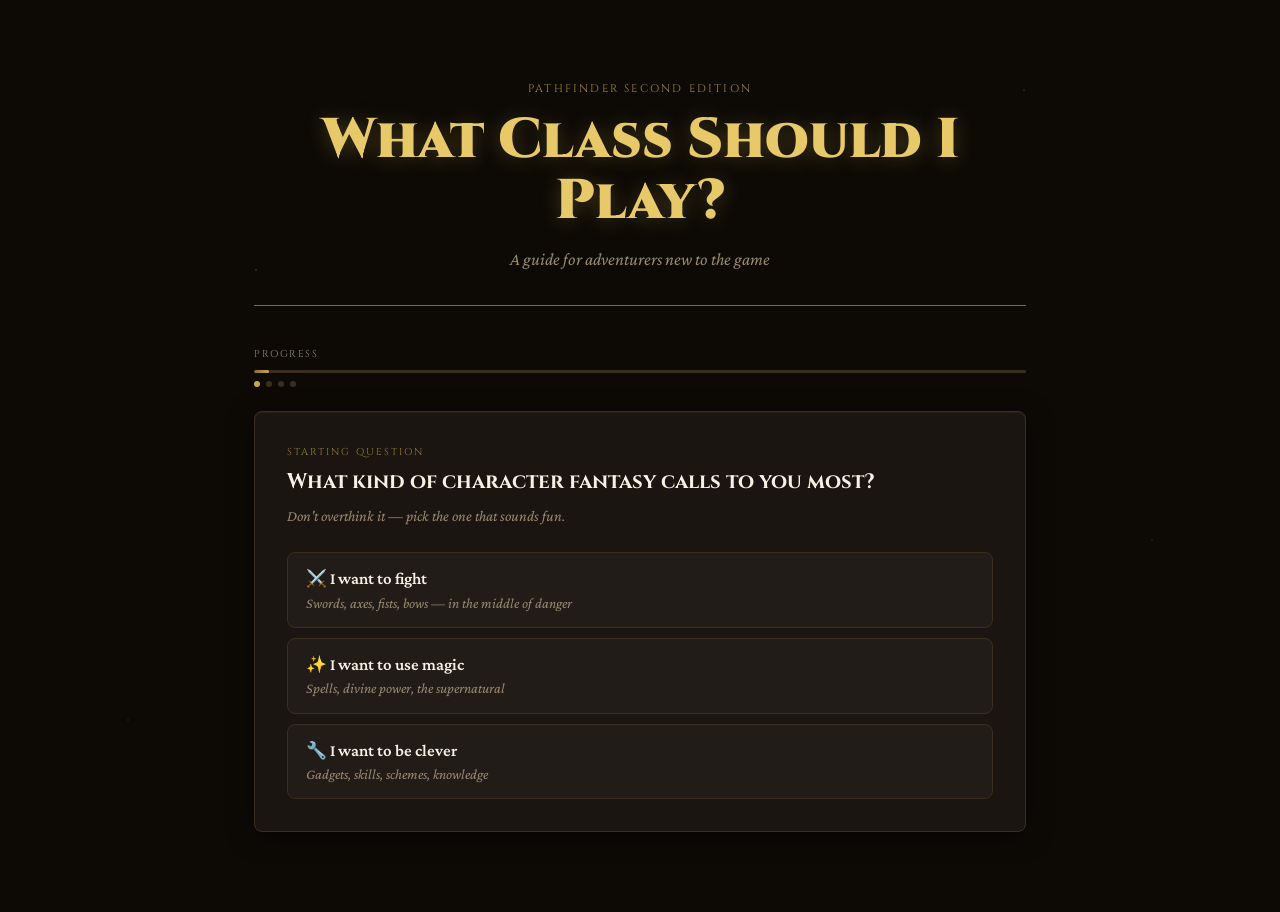
==== index.html @ c160403d "Add files via upload" ====
<!DOCTYPE html>
<html lang="en">
<head>
  <meta charset="UTF-8">
  <meta name="viewport" content="width=device-width, initial-scale=1.0">
  <title>PF2E — What Class Should I Play?</title>
  <link rel="preconnect" href="https://fonts.googleapis.com">
  <link rel="preconnect" href="https://fonts.gstatic.com" crossorigin>
  <link href="https://fonts.googleapis.com/css2?family=Cinzel:wght@400;700;900&family=Crimson+Pro:ital,wght@0,300;0,400;0,600;1,300;1,400&display=swap" rel="stylesheet">
  <link rel="stylesheet" href="shared.css">
</head>
<body>
<div class="container">

  <header class="site-header">
    <div class="eyebrow">Pathfinder Second Edition</div>
    <h1>What Class Should I Play?</h1>
    <p class="subtitle">A guide for adventurers new to the game</p>
  </header>

  <div id="app"></div>

</div>
<script>

// ============================================================
//  DECISION TREE
//  Each node has: label, q, sub?, choices[]
//  Each choice has: text, sub?, next (node id OR class id)
// ============================================================

const TREE_ROOT = {
  id: "root",
  label: "Starting question",
  q: "What kind of character fantasy calls to you most?",
  sub: "Don't overthink it — pick the one that sounds fun.",
  choices: [
    { text: "⚔️  I want to fight",     sub: "Swords, axes, fists, bows — in the middle of danger", next: "martial_q1" },
    { text: "✨  I want to use magic",  sub: "Spells, divine power, the supernatural",               next: "magic_q1" },
    { text: "🔧  I want to be clever",  sub: "Gadgets, skills, schemes, knowledge",                  next: "tooly_q1" }
  ]
};

const NODES = {
  martial_q1: {
    label: "Combat role",
    q: "How do you feel about being the one who takes the hits?",
    choices: [
      { text: "🛡️  Yes — front and center, soaking damage", sub: "Big HP pool, in everyone's face", next: "martial_front" },
      { text: "💨  No — dodge around the edges",            sub: "Agile, mobile, precise",           next: "martial_skirmish" }
    ]
  },
  martial_front: {
    label: "Frontliner priority",
    q: "What matters most to you in a fight?",
    choices: [
      { text: "🛡️  Protecting my friends — I want enemies focused on me",   next: "guardian" },
      { text: "💥  Hitting hard and being nearly unkillable",                next: "martial_front_offense" },
      { text: "🥋  Discipline and technique — a real fighting style",        next: "martial_front_style" }
    ]
  },
  martial_front_offense: {
    label: "Power source",
    q: "Does your power come from rage or precision training?",
    choices: [
      { text: "🔥  Rage and instinct — force of nature",             next: "barbarian" },
      { text: "⚔️  Training and excellence — the best fighter alive", next: "fighter" }
    ]
  },
  martial_front_style: {
    label: "Fighting style",
    q: "Unarmed and spiritual, or armored and on a divine mission?",
    choices: [
      { text: "👊  Unarmed — fists, kicks, ki energy",          next: "monk" },
      { text: "🌟  Armored holy warrior serving a god",         next: "champion" }
    ]
  },
  martial_skirmish: {
    label: "Skirmisher style",
    q: "Cinematic action hero or precise hunter?",
    choices: [
      { text: "🤺  Action hero — dramatic moves, swagger, style", next: "martial_skirmish_flair" },
      { text: "🏹  Precise hunter — patient, methodical",         next: "martial_skirmish_hunter" }
    ]
  },
  martial_skirmish_flair: {
    label: "Flavor of flair",
    q: "Where does your flair come from?",
    choices: [
      { text: "🤺  Dashing dueling, acrobatics, theatrical kills", next: "swashbuckler" },
      { text: "🔫  Guns, powder, and a cool coat",                next: "gunslinger" }
    ]
  },
  martial_skirmish_hunter: {
    label: "Animal companion",
    q: "Is a loyal animal companion important to you?",
    choices: [
      { text: "🐺  Yes — a companion at my side", next: "ranger" },
      { text: "🗡️  No — I work better alone",     next: "rogue" }
    ]
  },

  magic_q1: {
    label: "Magic source",
    q: "Where does your magic come from?",
    choices: [
      { text: "✨  Faith — I serve a god or the forces of nature", sub: "Divine or primal power",          next: "magic_divine" },
      { text: "📖  Study — I researched and earned this power",    sub: "Arcane, bookish, prepared",       next: "magic_arcane" },
      { text: "🩸  Blood or bargain — born to it or made a deal",  sub: "Innate, inherited, or pact",      next: "magic_innate" },
      { text: "👁️  Something stranger",                           sub: "The mind, spirits, the occult",   next: "magic_occult" }
    ]
  },
  magic_divine: {
    label: "Divine role",
    q: "Front lines or supporting from the back?",
    choices: [
      { text: "⚔️  Front line — in melee, protected by faith", next: "magic_divine_front" },
      { text: "✨  Back line — heal, command, call down power", next: "magic_divine_back" }
    ]
  },
  magic_divine_front: {
    label: "Divine front style",
    q: "Divine champion of a specific deity, or nature's shapeshifter?",
    choices: [
      { text: "🌟  Holy warrior who protects allies and serves a deity", next: "champion" },
      { text: "🌿  I wild shape into animals and call on nature's power", next: "druid" }
    ]
  },
  magic_divine_back: {
    label: "Dramatic stakes",
    q: "How do you feel about your power having a dramatic cost?",
    choices: [
      { text: "✨  Clean reliable divine power — best healer in the game", next: "cleric" },
      { text: "🌀  Drama — a curse that grows with my power",              next: "oracle" },
      { text: "👻  Flexibility — different spirits that reshape my abilities each day", next: "animist" }
    ]
  },
  magic_arcane: {
    label: "Arcane style",
    q: "How do you want to use your arcane power?",
    choices: [
      { text: "📖  From a spellbook — maximum variety and flexibility", next: "wizard" },
      { text: "⚡  Through a weapon — cast spells through my blade",    next: "magus" }
    ]
  },
  magic_innate: {
    label: "Power origin",
    q: "What is the source of your innate power?",
    choices: [
      { text: "🐉  My bloodline — dragon, angel, or fey heritage",                      next: "sorcerer" },
      { text: "🧙  A mysterious Patron channeling magic through a familiar",             next: "witch" },
      { text: "🔥  A spark of divinity — I'm literally becoming a demigod",             next: "exemplar" }
    ]
  },
  magic_occult: {
    label: "Occult style",
    q: "How do you engage with the occult?",
    choices: [
      { text: "🎵  Music and performance — inspire allies and bend minds",              next: "bard" },
      { text: "🧠  Pure mental force — telekinesis and psychic power",                  next: "psychic" },
      { text: "👻  Spirit bonds — channel the spirits of the world",                    next: "animist" },
      { text: "🌊  Elemental power — fire, water, earth, air from within",              next: "kineticist" }
    ]
  },

  tooly_q1: {
    label: "Crafting vs. cunning",
    q: "Is crafting and building important to you?",
    choices: [
      { text: "⚗️  Yes — I love making things and using items I create",  next: "tooly_craft" },
      { text: "🔍  No — outwit enemies through observation and cunning",   next: "tooly_skill" }
    ]
  },
  tooly_craft: {
    label: "Craft flavor",
    q: "Chemistry or machinery?",
    choices: [
      { text: "⚗️  Chemistry — bombs, elixirs, mutagens, poisons",          next: "alchemist" },
      { text: "🔧  Machines — build a robot companion or innovative weapon", next: "inventor" }
    ]
  },
  tooly_skill: {
    label: "Tactical identity",
    q: "What's your role when things get complicated?",
    choices: [
      { text: "🔮  I exploit my enemies' weaknesses directly",           next: "tooly_skill_exploit" },
      { text: "📯  I orchestrate my team — I make everyone else better", next: "commander" },
      { text: "🗡️  I avoid direct conflict — stealth, guile, cunning",  next: "rogue" }
    ]
  },
  tooly_skill_exploit: {
    label: "Exploitation method",
    q: "Occult knowledge or detective logic?",
    choices: [
      { text: "🔮  Occult — magical implements that bypass monster resistances", next: "thaumaturge" },
      { text: "🔍  Logic — analyze weak points tactically before striking",      next: "investigator" }
    ]
  }
};

// All valid class IDs — used to distinguish result nodes from tree nodes
const CLASS_IDS = new Set([
  "alchemist","animist","barbarian","bard","champion","cleric",
  "commander","druid","exemplar","fighter","guardian","gunslinger",
  "inventor","investigator","kineticist","magus","monk","oracle",
  "psychic","ranger","rogue","sorcerer","summoner","swashbuckler",
  "thaumaturge","witch","wizard"
]);

// ============================================================
//  QUIZ STATE
// ============================================================

let history = [];   // [{from: nodeId, choiceIndex: n}]
let current  = "root";

function getNode(id) {
  return id === "root" ? TREE_ROOT : (NODES[id] ?? null);
}
function isClass(id) {
  return CLASS_IDS.has(id);
}

// ============================================================
//  PROGRESS UI
// ============================================================

function buildProgress() {
  const total = Math.max(history.length + 1, 4);
  const dots  = Array.from({ length: total }, (_, i) => {
    const cls = i < history.length ? "done" : i === history.length ? "active" : "";
    return `<div class="progress-dot ${cls}"></div>`;
  }).join("");
  const pct = history.length === 0 ? 2 : Math.round((history.length / (history.length + 2)) * 100);
  return `
    <div class="progress-wrap">
      <div class="progress-label">Progress</div>
      <div class="progress-track"><div class="progress-fill" style="width:${pct}%"></div></div>
      <div class="progress-dots">${dots}</div>
    </div>`;
}

function buildNavRow() {
  const back = history.length > 0
    ? `<button class="back-btn" onclick="goBack()">← Back</button>` : "";
  const crumbs = history.map(h => {
    const n = getNode(h.from);
    return n ? `<span>${n.label || h.from}</span>` : "";
  }).filter(Boolean).join('<span class="breadcrumb-sep">›</span>');
  const bc = crumbs ? `<div class="breadcrumbs">${crumbs}</div>` : "";
  return (back || bc) ? `<div class="nav-row">${back}${bc}</div>` : "";
}

// ============================================================
//  QUESTION RENDERING
// ============================================================

function renderQuestion() {
  const node    = getNode(current);
  const choices = node.choices.map((c, i) => `
    <button class="choice-btn" onclick="choose(${i})">
      <span class="choice-title">${c.text}</span>
      ${c.sub ? `<span class="choice-sub">${c.sub}</span>` : ""}
    </button>`).join("");

  document.getElementById("app").innerHTML =
    buildProgress() + buildNavRow() + `
    <div class="q-card">
      ${node.label ? `<div class="q-eyebrow">${node.label}</div>` : ""}
      <div class="q-text">${node.q}</div>
      ${node.sub   ? `<div class="q-sub">${node.sub}</div>` : ""}
      <div class="choices">${choices}</div>
    </div>`;
}

// ============================================================
//  RESULT RENDERING
//  Fetches classes/{id}.json, then builds the card.
// ============================================================

function renderLoading() {
  document.getElementById("app").innerHTML =
    buildProgress() + buildNavRow() + `
    <div class="loading-card">
      <div class="loading-spinner"></div>
      <div class="loading-text">Consulting the Archives of Nethys…</div>
    </div>`;
}

function renderError(id) {
  document.getElementById("app").innerHTML =
    buildProgress() + buildNavRow() + `
    <div class="error-card">
      <p>Could not load data for <strong>${id}</strong>.</p>
      <p>Make sure <code>classes/${id}.json</code> exists in the same folder as this page.</p>
      <button class="btn btn-gold" onclick="restart()" style="margin-top:1rem">↩ Start Over</button>
    </div>`;
}

async function renderResult(id) {
  renderLoading();
  let r;
  try {
    const res = await fetch(`classes/${id}.json`);
    if (!res.ok) throw new Error(res.status);
    r = await res.json();
  } catch {
    renderError(id);
    return;
  }
  buildResultCard(r);
}

// ============================================================
//  RESULT CARD BUILDER
//  Reads a standardised class JSON and produces the card HTML.
// ============================================================

function buildResultCard(r) {
  const tags = (r.tags ?? []).map(t => {
    const labels = {
      magic:"Magic", martial:"Martial", support:"Support role",
      heal:"Can heal", companion:"Has companion",
      hard:"Complex to learn", easy:"Beginner-friendly"
    };
    return `<span class="tag tag-${t}">${labels[t] ?? t}</span>`;
  }).join("");

  // NPC / companion block — omitted entirely if r.npc is null/missing
  const npcBlock = r.npc ? `
    <div class="info-box npc-box">
      <div class="box-header">
        <span class="box-icon">🐾</span>
        <span class="box-title box-title-green">Companion / Mount / NPC</span>
      </div>
      <div class="info-text npc"><strong>${r.npc.type}:</strong> ${r.npc.desc}</div>
    </div>` : "";

  const infoGrid = `
    <div class="info-grid${r.npc ? "" : " no-npc"}">
      <div class="info-box">
        <div class="box-header">
          <span class="box-icon">📊</span>
          <span class="box-title">Key Stats</span>
        </div>
        <div class="stat-pills">
          <span class="stat-pill stat-primary">${r.stats.primary}</span>
          <span class="stat-pill stat-secondary">${r.stats.secondary}</span>
        </div>
        <div class="info-note">Gold = primary · Gray = secondary</div>
      </div>
      ${npcBlock}
    </div>`;

  const gearBlock = `
    <div class="gear-row">
      <div class="gear-box">
        <div class="box-header">
          <span class="box-icon">🗡️</span>
          <span class="box-title">Weapons &amp; Armor</span>
        </div>
        <div class="gear-cols">
          <div>
            <div class="gear-sublabel">Weapons</div>
            <div class="gear-text">${r.gear.weapons}</div>
          </div>
          <div>
            <div class="gear-sublabel">Armor</div>
            <div class="gear-text">${r.gear.armor}</div>
          </div>
        </div>
      </div>
    </div>`;

  const goodItems = (r.ancestry.good ?? []).map(a => `<li>${a}</li>`).join("");
  const badItems  = (r.ancestry.bad  ?? []).map(a => `<li>${a}</li>`).join("");
  const ancestryBlock = `
    <div class="ancestry-row">
      <div class="ancestry-box">
        <div class="box-header">
          <span class="box-icon">🧬</span>
          <span class="box-title box-title-blue">Ancestry Synergy</span>
        </div>
        <div class="ancestry-cols">
          <div>
            <div class="good-label">✅ Strong synergy</div>
            <ul class="ancestry-list">${goodItems}</ul>
          </div>
          <div>
            <div class="warn-label">⚠️ Less synergy</div>
            <ul class="ancestry-list">${badItems}</ul>
          </div>
        </div>
        <div class="ancestry-disc">${r.ancestry.disclaimer}</div>
      </div>
    </div>`;

  const c = r.character;
  const characterBlock = `
    <div class="character-card">
      <div class="character-name">${c.name}</div>
      <div class="character-meta">${c.meta}</div>
      <div class="section-text">${c.appearance}</div>
      <div class="character-quote">"${c.quote}"</div>
    </div>`;

  // Vignettes — each has: narrative, mechanic, example
  function buildVignette(cls, icon, label, v) {
    return `
      <div class="vignette vignette-${cls}">
        <div class="vignette-header">
          <span class="vignette-icon">${icon}</span>
          <span class="vignette-label">${label}</span>
        </div>
        <div class="vignette-text">
          <p>${v.narrative}</p>
          <div class="mech-note"><span class="mech-label">Mechanic</span>${v.mechanic}</div>
          <div class="dice-eg"><strong>Example:</strong> ${v.example}</div>
        </div>
      </div>`;
  }

  const alts = (r.alts ?? []).map(id =>
    `<button class="alt-chip" onclick="jumpTo('${id}')">${id.charAt(0).toUpperCase() + id.slice(1)}</button>`
  ).join("");

  document.getElementById("app").innerHTML =
    buildProgress() + buildNavRow() + `
    <div class="result-card">

      <div class="wiki-banner">
        <span class="wiki-banner-label">📚 Full rules &amp; details</span>
        <a href="${r.aon}" target="_blank" rel="noopener">View ${r.name} on Archives of Nethys ↗</a>
      </div>

      <div class="result-hero" style="background:linear-gradient(135deg,${r.color}88 0%,var(--card-bg) 80%)">
        <div class="result-icon-wrap" style="background:${r.color}">${r.icon}</div>
        <div>
          <div class="result-name">${r.name}</div>
          <div class="result-tagline">${r.tagline}</div>
          <div class="result-tags">${tags}</div>
        </div>
      </div>

      <div class="unique-box">
        <div class="box-header">
          <span class="box-icon">⭐</span>
          <span class="box-title">What makes this class unique?</span>
        </div>
        <div class="unique-text">${r.unique}</div>
      </div>

      ${infoGrid}
      ${gearBlock}
      ${ancestryBlock}

      <div class="result-body">

        <div class="section">
          <div class="section-header">
            <span class="section-icon">📜</span>
            <span class="section-title">What is this class?</span>
          </div>
          <div class="section-text">${r.summary}</div>
        </div>

        <div class="section">
          <div class="section-header">
            <span class="section-icon">🎭</span>
            <span class="section-title">Example Character</span>
          </div>
          ${characterBlock}
        </div>

        <div class="vignettes">
          ${buildVignette("combat", "⚔️", "In Combat",             r.vignettes.combat)}
          ${buildVignette("social", "🗣️", "In Social Situations",  r.vignettes.social)}
          ${buildVignette("puzzle", "🧩", "In Puzzles & Exploration", r.vignettes.puzzle)}
        </div>

        ${alts ? `
        <div class="alts-section">
          <div class="alts-label">Similar classes you might also enjoy:</div>
          <div class="alts-chips">${alts}</div>
        </div>` : ""}

      </div>

      <div class="result-footer">
        <button class="btn btn-gold" onclick="restart()">↩ Start Over</button>
      </div>

    </div>`;
}

// ============================================================
//  NAVIGATION
// ============================================================

function render() {
  if (isClass(current)) {
    renderResult(current);
  } else {
    renderQuestion();
  }
}

function choose(i) {
  const node = getNode(current);
  history.push({ from: current, choiceIndex: i });
  current = node.choices[i].next;
  render();
}

function goBack() {
  if (!history.length) return;
  const last = history.pop();
  current = last.from;
  render();
}

function restart() {
  history = [];
  current = "root";
  render();
}

function jumpTo(id) {
  if (id && CLASS_IDS.has(id)) {
    current = id;
    render();
  }
}

// ============================================================
//  BOOT
// ============================================================
render();

</script>
</body>
</html>
---- shared.css ----
/* ============================================================
   PF2E CLASS PICKER — shared.css
   All visual styles. Referenced by index.html and any future
   pages in this project.
   ============================================================ */

/* ---------- Design tokens ---------- */
:root {
  --gold:        #c9a84c;
  --gold-light:  #e8c96a;
  --gold-dark:   #8a6c2a;
  --gold-faint:  rgba(201,168,76,.08);
  --gold-border: rgba(201,168,76,.25);

  --bg:          #0d0a06;
  --card-bg:     #1a1510;
  --card-border: #3a2e1e;

  --text:        #e8ddc8;
  --text-muted:  #9a8870;
  --text-bright: #f7f0e3;
  --ink:         #1e1710;

  --blue-bg:     rgba(26,43,74,.35);
  --blue-border: rgba(42,64,112,.45);
  --blue-text:   #80b8f0;
  --blue-bright: #b0d8ff;

  --green-bg:    rgba(26,58,32,.3);
  --green-border:rgba(26,80,40,.55);
  --green-text:  #80c890;

  --purple-bg:   rgba(42,26,74,.25);
  --purple-border:rgba(74,48,128,.4);
  --purple-text: #c090f0;

  --red-bg:      rgba(139,32,32,.12);
  --red-border:  rgba(139,32,32,.3);
  --red-text:    #f08060;

  --amber-bg:    rgba(100,70,10,.45);
  --amber-text:  #e0c060;
  --amber-border:#6a5010;

  --radius:  8px;
  --radius-sm: 4px;
  --shadow:  0 4px 24px rgba(0,0,0,.6);
  --shadow-sm: 0 2px 12px rgba(0,0,0,.4);
}

/* ---------- Reset & base ---------- */
*, *::before, *::after { box-sizing: border-box; margin: 0; padding: 0; }

body {
  background: var(--bg);
  color: var(--text);
  font-family: 'Crimson Pro', Georgia, serif;
  font-size: 17px;
  line-height: 1.6;
  min-height: 100vh;
}

/* Star-field texture */
body::before {
  content: '';
  position: fixed;
  inset: 0;
  background-image:
    radial-gradient(1px 1px at 20% 30%, rgba(255,240,200,.4) 0%, transparent 100%),
    radial-gradient(1px 1px at 80% 10%, rgba(255,240,200,.3) 0%, transparent 100%),
    radial-gradient(1px 1px at 60% 70%, rgba(255,240,200,.25) 0%, transparent 100%),
    radial-gradient(1px 1px at 10% 80%, rgba(255,240,200,.2) 0%, transparent 100%),
    radial-gradient(2px 2px at 40% 50%, rgba(255,240,200,.15) 0%, transparent 100%),
    radial-gradient(1px 1px at 90% 60%, rgba(255,240,200,.2) 0%, transparent 100%);
  pointer-events: none;
  z-index: 0;
}

/* ---------- Layout container ---------- */
.container {
  max-width: 820px;
  margin: 0 auto;
  padding: 2rem 1.5rem 5rem;
  position: relative;
  z-index: 1;
}

/* ---------- Site header ---------- */
.site-header {
  text-align: center;
  padding: 3rem 0 2rem;
  border-bottom: 1px solid var(--gold-dark);
  margin-bottom: 2.5rem;
}
.site-header .eyebrow {
  font-family: 'Cinzel', serif;
  font-size: 11px;
  letter-spacing: .2em;
  color: var(--gold);
  text-transform: uppercase;
  margin-bottom: .75rem;
  opacity: .8;
}
.site-header h1 {
  font-family: 'Cinzel', serif;
  font-size: clamp(2rem, 6vw, 3.5rem);
  font-weight: 900;
  color: var(--gold-light);
  line-height: 1.1;
  text-shadow: 0 2px 20px rgba(201,168,76,.3);
  margin-bottom: .75rem;
}
.site-header .subtitle {
  color: var(--text-muted);
  font-style: italic;
  font-size: 1.1rem;
}

/* ---------- Progress bar ---------- */
.progress-wrap { margin-bottom: 1.5rem; }
.progress-label {
  font-family: 'Cinzel', serif;
  font-size: 10px;
  letter-spacing: .15em;
  color: var(--text-muted);
  text-transform: uppercase;
  margin-bottom: .5rem;
}
.progress-track {
  height: 3px;
  background: var(--card-border);
  border-radius: 2px;
  overflow: hidden;
}
.progress-fill {
  height: 100%;
  background: linear-gradient(90deg, var(--gold-dark), var(--gold));
  border-radius: 2px;
  transition: width .4s ease;
}
.progress-dots { display: flex; gap: 6px; margin-top: 8px; }
.progress-dot {
  width: 6px; height: 6px;
  border-radius: 50%;
  background: var(--card-border);
  transition: background .3s;
}
.progress-dot.done   { background: var(--gold-dark); }
.progress-dot.active { background: var(--gold); }

/* ---------- Nav row (back + breadcrumbs) ---------- */
.nav-row {
  display: flex;
  align-items: center;
  gap: 1rem;
  margin-bottom: 1rem;
  flex-wrap: wrap;
}
.back-btn {
  background: none;
  border: none;
  color: var(--text-muted);
  cursor: pointer;
  font-family: 'Crimson Pro', Georgia, serif;
  font-size: .9rem;
  padding: 0;
  transition: color .15s;
  display: flex;
  align-items: center;
  gap: 4px;
}
.back-btn:hover { color: var(--gold); }
.breadcrumbs {
  font-size: .85rem;
  color: rgba(154,136,112,.5);
  display: flex;
  align-items: center;
  gap: 6px;
  flex-wrap: wrap;
}
.breadcrumb-sep { opacity: .4; }

/* ---------- Question card ---------- */
@keyframes fadeUp {
  from { opacity: 0; transform: translateY(10px); }
  to   { opacity: 1; transform: translateY(0); }
}

.q-card {
  background: var(--card-bg);
  border: 1px solid var(--card-border);
  border-radius: var(--radius);
  padding: 2rem;
  box-shadow: var(--shadow), inset 0 1px 0 var(--gold-faint);
  animation: fadeUp .3s ease;
}
.q-eyebrow {
  font-family: 'Cinzel', serif;
  font-size: 10px;
  letter-spacing: .2em;
  color: var(--gold);
  text-transform: uppercase;
  opacity: .7;
  margin-bottom: .5rem;
}
.q-text {
  font-family: 'Cinzel', serif;
  font-size: 1.3rem;
  font-weight: 700;
  color: var(--text-bright);
  line-height: 1.35;
  margin-bottom: .5rem;
}
.q-sub {
  color: var(--text-muted);
  font-size: .95rem;
  font-style: italic;
  margin-bottom: 1.5rem;
}

/* ---------- Choice buttons ---------- */
.choices { display: flex; flex-direction: column; gap: 10px; }
.choice-btn {
  background: rgba(255,255,255,.03);
  border: 1px solid var(--card-border);
  border-radius: var(--radius);
  padding: 14px 18px;
  text-align: left;
  cursor: pointer;
  color: var(--text);
  font-family: 'Crimson Pro', Georgia, serif;
  font-size: 1.05rem;
  line-height: 1.4;
  transition: border-color .15s, background .15s, transform .1s;
  position: relative;
  overflow: hidden;
}
.choice-btn::before {
  content: '';
  position: absolute;
  left: 0; top: 0; bottom: 0;
  width: 3px;
  background: var(--gold);
  transform: scaleX(0);
  transform-origin: left;
  transition: transform .15s;
}
.choice-btn:hover {
  border-color: var(--gold-dark);
  background: rgba(201,168,76,.06);
  transform: translateX(3px);
}
.choice-btn:hover::before { transform: scaleX(1); }
.choice-title {
  font-weight: 600;
  color: var(--text-bright);
  display: block;
}
.choice-sub {
  font-size: .9rem;
  color: var(--text-muted);
  font-style: italic;
  display: block;
  margin-top: 2px;
}

/* ---------- Loading state ---------- */
.loading-card {
  background: var(--card-bg);
  border: 1px solid var(--card-border);
  border-radius: var(--radius);
  padding: 3rem 2rem;
  text-align: center;
  box-shadow: var(--shadow);
  animation: fadeUp .3s ease;
}
.loading-spinner {
  width: 40px; height: 40px;
  border: 3px solid var(--card-border);
  border-top-color: var(--gold);
  border-radius: 50%;
  animation: spin .8s linear infinite;
  margin: 0 auto 1rem;
}
@keyframes spin { to { transform: rotate(360deg); } }
.loading-text {
  font-family: 'Cinzel', serif;
  font-size: .85rem;
  letter-spacing: .1em;
  text-transform: uppercase;
  color: var(--text-muted);
}
.error-card {
  background: var(--card-bg);
  border: 1px solid rgba(139,32,32,.4);
  border-radius: var(--radius);
  padding: 2rem;
  text-align: center;
  color: var(--red-text);
}
.error-card p { margin-bottom: .75rem; font-size: .95rem; }

/* ============================================================
   RESULT CARD
   ============================================================ */

.result-card {
  background: var(--card-bg);
  border: 1px solid var(--card-border);
  border-radius: var(--radius);
  overflow: hidden;
  box-shadow: var(--shadow);
  animation: fadeUp .4s ease;
}

/* --- Wiki banner (top of card) --- */
.wiki-banner {
  display: flex;
  align-items: center;
  justify-content: space-between;
  padding: .7rem 1.5rem;
  background: var(--blue-bg);
  border-bottom: 1px solid var(--blue-border);
  flex-wrap: wrap;
  gap: .5rem;
}
.wiki-banner-label {
  font-family: 'Cinzel', serif;
  font-size: .72rem;
  letter-spacing: .12em;
  text-transform: uppercase;
  color: var(--blue-text);
  opacity: .8;
}
.wiki-banner a {
  font-family: 'Cinzel', serif;
  font-size: .75rem;
  font-weight: 700;
  letter-spacing: .07em;
  text-transform: uppercase;
  padding: 6px 14px;
  border-radius: var(--radius-sm);
  text-decoration: none;
  background: rgba(26,43,74,.5);
  color: var(--blue-bright);
  border: 1px solid rgba(42,64,112,.55);
  transition: background .15s, border-color .15s, color .15s;
}
.wiki-banner a:hover {
  background: rgba(26,43,74,.8);
  border-color: #4a80c0;
  color: #d0eaff;
}

/* --- Hero section --- */
.result-hero {
  padding: 1.75rem 2rem 1.5rem;
  border-bottom: 1px solid var(--card-border);
  display: flex;
  gap: 1.25rem;
  align-items: flex-start;
}
.result-icon-wrap {
  font-size: 3rem;
  line-height: 1;
  flex-shrink: 0;
  width: 64px; height: 64px;
  display: flex;
  align-items: center;
  justify-content: center;
  border-radius: var(--radius);
  border: 1px solid var(--card-border);
}
.result-name {
  font-family: 'Cinzel', serif;
  font-size: 1.9rem;
  font-weight: 900;
  color: var(--gold-light);
  line-height: 1;
  margin-bottom: .3rem;
}
.result-tagline {
  color: var(--text-muted);
  font-style: italic;
  font-size: 1rem;
  margin-bottom: .6rem;
}
.result-tags { display: flex; flex-wrap: wrap; gap: 6px; }

/* Tag pills */
.tag {
  font-family: 'Cinzel', serif;
  font-size: 9px;
  letter-spacing: .12em;
  text-transform: uppercase;
  padding: 3px 9px;
  border-radius: 3px;
  border: 1px solid;
  font-weight: 700;
}
.tag-magic    { background: rgba(42,26,74,.8);  color: #b89cff; border-color: #4a3080; }
.tag-martial  { background: rgba(139,32,32,.3); color: #f0a080; border-color: #6a3020; }
.tag-support  { background: rgba(26,80,80,.5);  color: #80d8c8; border-color: #1a5050; }
.tag-heal     { background: rgba(26,58,32,.6);  color: #80c890; border-color: #1a5020; }
.tag-companion{ background: rgba(26,43,74,.6);  color: #80b8f0; border-color: #1a3060; }
.tag-hard     { background: var(--amber-bg);    color: var(--amber-text); border-color: var(--amber-border); }
.tag-easy     { background: rgba(40,35,25,.8);  color: #a09080; border-color: #4a4030; }

/* --- Unique box --- */
.unique-box {
  margin: 1.5rem 2rem 0;
  background: var(--gold-faint);
  border: 1px solid var(--gold-border);
  border-radius: var(--radius);
  padding: 1rem 1.25rem;
}
.box-header {
  display: flex;
  align-items: center;
  gap: .5rem;
  margin-bottom: .5rem;
}
.box-icon   { font-size: .95rem; }
.box-title  {
  font-family: 'Cinzel', serif;
  font-size: .75rem;
  font-weight: 700;
  letter-spacing: .15em;
  text-transform: uppercase;
  color: var(--gold);
}
.box-title-blue   { color: var(--blue-text); }
.box-title-green  { color: var(--green-text); }
.unique-text {
  font-size: .98rem;
  color: var(--text);
  line-height: 1.55;
  font-style: italic;
}

/* --- Info grid (stats + optional NPC) --- */
.info-grid {
  display: grid;
  grid-template-columns: 1fr 1fr;
  gap: 12px;
  margin: 1.25rem 2rem 0;
}
.info-grid.no-npc { grid-template-columns: 1fr; }

.info-box {
  background: rgba(255,255,255,.03);
  border: 1px solid var(--card-border);
  border-radius: var(--radius);
  padding: .9rem 1.1rem;
}
.info-box.npc-box {
  background: var(--green-bg);
  border-color: var(--green-border);
}
.stat-pills { display: flex; gap: 8px; flex-wrap: wrap; margin-bottom: .4rem; }
.stat-pill {
  font-family: 'Cinzel', serif;
  font-size: .8rem;
  font-weight: 700;
  padding: 4px 11px;
  border-radius: var(--radius-sm);
  border: 1px solid;
}
.stat-primary   { background: rgba(201,168,76,.18); color: var(--gold-light); border-color: var(--gold-dark); }
.stat-secondary { background: rgba(255,255,255,.05); color: var(--text-muted); border-color: var(--card-border); }
.info-text      { font-size: .92rem; color: var(--text); line-height: 1.5; }
.info-text.npc  { color: #a8d8b0; }
.info-note      { font-size: .82rem; color: var(--text-muted); font-style: italic; margin-top: .3rem; }

/* --- Gear row (full width) --- */
.gear-row { margin: 12px 2rem 0; }
.gear-box {
  background: rgba(255,255,255,.03);
  border: 1px solid var(--card-border);
  border-radius: var(--radius);
  padding: .9rem 1.25rem;
}
.gear-cols {
  display: grid;
  grid-template-columns: 1fr 1fr;
  gap: 1rem;
  margin-top: .5rem;
}
.gear-sublabel {
  font-family: 'Cinzel', serif;
  font-size: .72rem;
  font-weight: 700;
  letter-spacing: .1em;
  text-transform: uppercase;
  color: var(--text-muted);
  margin-bottom: .3rem;
}
.gear-text { font-size: .92rem; color: var(--text); line-height: 1.5; }

/* --- Ancestry box (full width) --- */
.ancestry-row { margin: 12px 2rem 0; }
.ancestry-box {
  background: rgba(26,26,42,.3);
  border: 1px solid rgba(42,42,80,.45);
  border-radius: var(--radius);
  padding: .9rem 1.25rem;
}
.ancestry-cols {
  display: grid;
  grid-template-columns: 1fr 1fr;
  gap: 1rem;
  margin-top: .5rem;
}
.good-label {
  font-family: 'Cinzel', serif;
  font-size: .72rem;
  font-weight: 700;
  letter-spacing: .1em;
  text-transform: uppercase;
  color: var(--green-text);
  margin-bottom: .35rem;
}
.warn-label {
  font-family: 'Cinzel', serif;
  font-size: .72rem;
  font-weight: 700;
  letter-spacing: .1em;
  text-transform: uppercase;
  color: #f0a060;
  margin-bottom: .35rem;
}
.ancestry-list {
  list-style: none;
  padding: 0;
  font-size: .9rem;
  color: var(--text);
  line-height: 1.6;
}
.ancestry-list li::before {
  content: '· ';
  color: var(--text-muted);
}
.ancestry-disc {
  font-size: .8rem;
  color: var(--text-muted);
  font-style: italic;
  margin-top: .6rem;
  padding-top: .5rem;
  border-top: 1px solid var(--card-border);
}

/* ============================================================
   RESULT BODY
   ============================================================ */

.result-body { padding: 0 2rem 2rem; }

.section { margin-top: 1.75rem; }
.section-header {
  display: flex;
  align-items: center;
  gap: .6rem;
  margin-bottom: .75rem;
  padding-bottom: .5rem;
  border-bottom: 1px solid rgba(201,168,76,.15);
}
.section-icon  { font-size: 1.1rem; }
.section-title {
  font-family: 'Cinzel', serif;
  font-size: .85rem;
  font-weight: 700;
  letter-spacing: .12em;
  text-transform: uppercase;
  color: var(--gold);
}
.section-text { color: var(--text); font-size: 1rem; line-height: 1.65; }

/* --- Example character card --- */
.character-card {
  background: rgba(255,255,255,.03);
  border: 1px solid rgba(201,168,76,.2);
  border-radius: var(--radius);
  padding: 1.25rem 1.5rem;
  margin-top: .75rem;
  position: relative;
  overflow: hidden;
}
.character-card::before {
  content: '';
  position: absolute;
  top: 0; left: 0; right: 0;
  height: 2px;
  background: linear-gradient(90deg, transparent, var(--gold-dark), transparent);
}
.character-name {
  font-family: 'Cinzel', serif;
  font-weight: 700;
  font-size: 1.05rem;
  color: var(--gold-light);
  margin-bottom: .15rem;
}
.character-meta {
  font-size: .85rem;
  color: var(--text-muted);
  font-style: italic;
  margin-bottom: .6rem;
}
.character-quote {
  font-style: italic;
  color: rgba(232,220,200,.7);
  font-size: .95rem;
  padding-left: 1rem;
  border-left: 2px solid var(--gold-dark);
  margin-top: .5rem;
}

/* --- Vignettes --- */
.vignettes {
  margin-top: 1.75rem;
  display: flex;
  flex-direction: column;
  gap: 16px;
}
.vignette {
  border-radius: var(--radius);
  padding: 1.25rem 1.5rem;
  border: 1px solid;
}
.vignette-combat  { background: var(--red-bg);    border-color: var(--red-border); }
.vignette-social  { background: var(--blue-bg);   border-color: var(--blue-border); }
.vignette-puzzle  { background: var(--purple-bg); border-color: var(--purple-border); }

.vignette-header {
  display: flex;
  align-items: center;
  gap: .5rem;
  margin-bottom: .8rem;
}
.vignette-icon  { font-size: 1.1rem; }
.vignette-label {
  font-family: 'Cinzel', serif;
  font-size: .8rem;
  font-weight: 700;
  letter-spacing: .1em;
  text-transform: uppercase;
}
.vignette-combat .vignette-label  { color: var(--red-text); }
.vignette-social .vignette-label  { color: var(--blue-text); }
.vignette-puzzle .vignette-label  { color: var(--purple-text); }

.vignette-text { font-size: .98rem; line-height: 1.65; color: var(--text); }
.vignette-text p { margin-bottom: .75rem; }
.vignette-text p:last-child { margin-bottom: 0; }

/* Mechanic callout box */
.mech-note {
  background: rgba(0,0,0,.28);
  border-left: 3px solid rgba(201,168,76,.4);
  padding: .6rem .9rem;
  border-radius: 0 var(--radius-sm) var(--radius-sm) 0;
  margin: .5rem 0;
  font-size: .91rem;
  color: var(--text-muted);
  line-height: 1.55;
}
.mech-label {
  color: var(--gold);
  font-family: 'Cinzel', serif;
  font-size: .75rem;
  letter-spacing: .08em;
  text-transform: uppercase;
  font-weight: 700;
  display: block;
  margin-bottom: .25rem;
}

/* Dice example box */
.dice-eg {
  background: rgba(0,0,0,.32);
  border: 1px solid rgba(201,168,76,.18);
  border-radius: var(--radius-sm);
  padding: .6rem .85rem;
  margin: .45rem 0;
  font-size: .88rem;
  font-family: 'Crimson Pro', Georgia, serif;
  color: #cec6b0;
  font-style: italic;
  line-height: 1.55;
}
.dice-eg strong { color: var(--gold-light); font-style: normal; }

/* --- Alt classes chips --- */
.alts-section {
  margin-top: 1.75rem;
  padding-top: 1.25rem;
  border-top: 1px solid var(--card-border);
}
.alts-label {
  font-size: .85rem;
  color: var(--text-muted);
  margin-bottom: .6rem;
  font-style: italic;
}
.alts-chips { display: flex; flex-wrap: wrap; gap: 8px; }
.alt-chip {
  background: rgba(255,255,255,.04);
  border: 1px solid var(--card-border);
  border-radius: var(--radius-sm);
  padding: 5px 12px;
  font-family: 'Cinzel', serif;
  font-size: .8rem;
  color: var(--text-muted);
  cursor: pointer;
  transition: color .15s, border-color .15s;
}
.alt-chip:hover { color: var(--gold); border-color: var(--gold-dark); }

/* --- Result footer --- */
.result-footer {
  padding: 1.25rem 2rem;
  border-top: 1px solid var(--card-border);
  display: flex;
  gap: 10px;
  flex-wrap: wrap;
  align-items: center;
}

/* ---------- Shared button styles ---------- */
.btn {
  font-family: 'Cinzel', serif;
  font-size: .8rem;
  font-weight: 700;
  letter-spacing: .08em;
  text-transform: uppercase;
  padding: 10px 20px;
  border-radius: var(--radius-sm);
  cursor: pointer;
  transition: background .15s, color .15s, border-color .15s;
  text-decoration: none;
  display: inline-flex;
  align-items: center;
  gap: 6px;
  border: 1px solid;
}
.btn-gold {
  background: var(--gold-dark);
  color: var(--text-bright);
  border-color: var(--gold);
}
.btn-gold:hover { background: var(--gold); color: var(--ink); }

.btn-ghost {
  background: transparent;
  color: var(--text-muted);
  border-color: var(--card-border);
}
.btn-ghost:hover { border-color: var(--gold-dark); color: var(--text); }

/* ============================================================
   RESPONSIVE
   ============================================================ */
@media (max-width: 580px) {
  .result-hero         { flex-direction: column; gap: .75rem; padding: 1.25rem; }
  .result-body         { padding: 0 1.25rem 1.5rem; }
  .result-footer       { padding: 1rem 1.25rem; }
  .wiki-banner         { padding: .6rem 1.25rem; }
  .unique-box          { margin: 1rem 1.25rem 0; }
  .info-grid           { margin: 1rem 1.25rem 0; grid-template-columns: 1fr; }
  .info-grid.no-npc    { grid-template-columns: 1fr; }
  .gear-row            { margin: 10px 1.25rem 0; }
  .ancestry-row        { margin: 10px 1.25rem 0; }
  .gear-cols           { grid-template-columns: 1fr; }
  .ancestry-cols       { grid-template-columns: 1fr; }
}
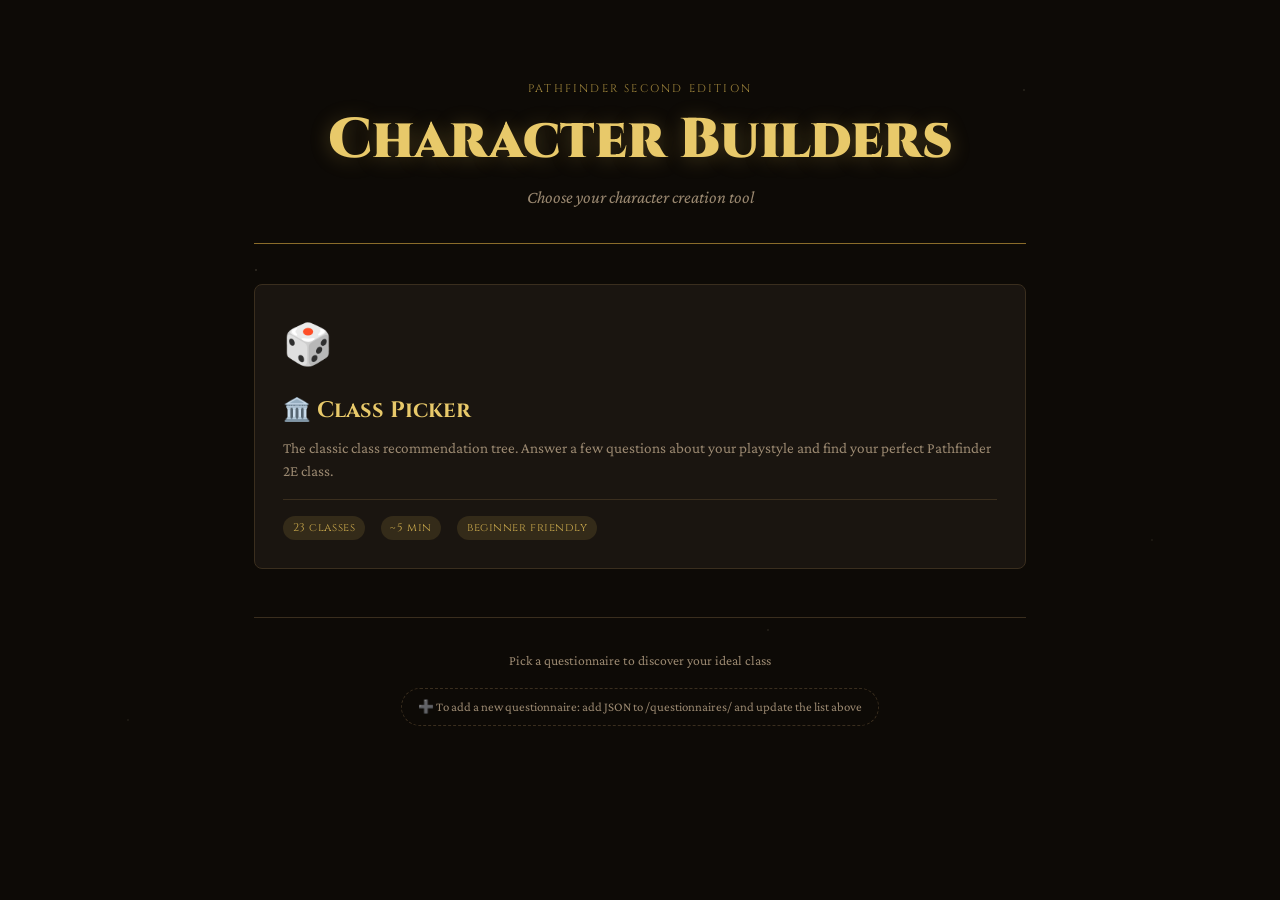
==== commit 18206ddf: "reorganized a lil" ====
--- a/index.html
+++ b/index.html
@@ -3,540 +3,175 @@
 <head>
   <meta charset="UTF-8">
   <meta name="viewport" content="width=device-width, initial-scale=1.0">
-  <title>PF2E — What Class Should I Play?</title>
+  <title>PF2E — Character Builders</title>
   <link rel="preconnect" href="https://fonts.googleapis.com">
   <link rel="preconnect" href="https://fonts.gstatic.com" crossorigin>
   <link href="https://fonts.googleapis.com/css2?family=Cinzel:wght@400;700;900&family=Crimson+Pro:ital,wght@0,300;0,400;0,600;1,300;1,400&display=swap" rel="stylesheet">
   <link rel="stylesheet" href="shared.css">
+  <style>
+    /* Additional homepage-specific styles */
+    .quiz-grid {
+      display: grid;
+      grid-template-columns: repeat(auto-fit, minmax(300px, 1fr));
+      gap: 1.75rem;
+      margin: 2rem 0 1rem;
+    }
+
+    .quiz-card {
+      background: var(--card-bg);
+      border: 1px solid var(--card-border);
+      border-radius: var(--radius);
+      padding: 1.75rem;
+      transition: all 0.2s ease;
+      cursor: pointer;
+      text-decoration: none;
+      display: block;
+      color: inherit;
+    }
+
+    .quiz-card:hover {
+      transform: translateY(-4px);
+      border-color: var(--gold);
+      box-shadow: var(--shadow);
+    }
+
+    .quiz-icon {
+      font-size: 2.5rem;
+      margin-bottom: 1rem;
+    }
+
+    .quiz-title {
+      font-family: 'Cinzel', serif;
+      font-size: 1.4rem;
+      font-weight: 700;
+      margin-bottom: 0.5rem;
+      color: var(--gold-light);
+    }
+
+    .quiz-desc {
+      color: var(--text-muted);
+      font-size: 0.95rem;
+      margin-bottom: 1rem;
+      line-height: 1.5;
+    }
+
+    .quiz-meta {
+      display: flex;
+      gap: 1rem;
+      font-size: 0.8rem;
+      color: var(--text-muted);
+      border-top: 1px solid var(--card-border);
+      padding-top: 1rem;
+      margin-top: 0.5rem;
+    }
+
+    .badge {
+      background: rgba(201, 168, 76, 0.15);
+      padding: 0.2rem 0.6rem;
+      border-radius: 20px;
+      color: var(--gold);
+      font-family: 'Cinzel', serif;
+      font-size: 0.7rem;
+      letter-spacing: 0.05em;
+    }
+
+    .home-footer {
+      text-align: center;
+      margin-top: 3rem;
+      padding-top: 2rem;
+      border-top: 1px solid var(--card-border);
+      color: var(--text-muted);
+      font-size: 0.85rem;
+    }
+
+    .add-note {
+      display: inline-block;
+      background: transparent;
+      border: 1px dashed var(--card-border);
+      padding: 0.5rem 1rem;
+      border-radius: 30px;
+      color: var(--text-muted);
+      font-size: 0.8rem;
+      margin-top: 1rem;
+      cursor: default;
+    }
+  </style>
 </head>
 <body>
 <div class="container">
 
   <header class="site-header">
     <div class="eyebrow">Pathfinder Second Edition</div>
-    <h1>What Class Should I Play?</h1>
-    <p class="subtitle">A guide for adventurers new to the game</p>
+    <h1>Character Builders</h1>
+    <p class="subtitle">Choose your character creation tool</p>
   </header>
 
-  <div id="app"></div>
+  <div id="quiz-list"></div>
+
+  <footer class="home-footer">
+    <p>Pick a questionnaire to discover your ideal class</p>
+    <div class="add-note">➕ To add a new questionnaire: add JSON to /questionnaires/ and update the list above</div>
+  </footer>
 
 </div>
+
 <script>
+  // ============================================================
+  //  QUESTIONNAIRE REGISTRY
+  //  Add new questionnaires here to make them appear on the homepage
+  // ============================================================
+  
+  const QUESTIONNAIRES = [
+    {
+      id: "class-picker",
+      title: "🏛️ Class Picker",
+      description: "The classic class recommendation tree. Answer a few questions about your playstyle and find your perfect Pathfinder 2E class.",
+      icon: "🎲",
+      tags: ["23 classes", "~5 min", "beginner friendly"],
+      path: "questionnaires/class-picker.html"
+    }
+    // ============================================================
+    //  TO ADD A NEW QUESTIONNAIRE:
+    //  Uncomment and modify the template below:
+    // ============================================================
+    // {
+    //   id: "your-quiz-id",
+    //   title: "🎯 Your Quiz Title",
+    //   description: "Brief description of what this questionnaire helps with.",
+    //   icon: "✨",
+    //   tags: ["tag1", "tag2", "~X min"],
+    //   path: "questionnaires/your-quiz.html"
+    // }
+  ];
 
-// ============================================================
-//  DECISION TREE
-//  Each node has: label, q, sub?, choices[]
-//  Each choice has: text, sub?, next (node id OR class id)
-// ============================================================
+  function renderQuizList() {
+    const container = document.getElementById("quiz-list");
+    
+    if (QUESTIONNAIRES.length === 0) {
+      container.innerHTML = `
+        <div class="loading-card" style="text-align: center; padding: 3rem;">
+          <div class="loading-text">No questionnaires available yet.</div>
+          <div style="margin-top: 1rem; color: var(--text-muted);">Add questionnaires to the QUESTIONNAIRES array in index.html</div>
+        </div>
+      `;
+      return;
+    }
 
-const TREE_ROOT = {
-  id: "root",
-  label: "Starting question",
-  q: "What kind of character fantasy calls to you most?",
-  sub: "Don't overthink it — pick the one that sounds fun.",
-  choices: [
-    { text: "⚔️  I want to fight",     sub: "Swords, axes, fists, bows — in the middle of danger", next: "martial_q1" },
-    { text: "✨  I want to use magic",  sub: "Spells, divine power, the supernatural",               next: "magic_q1" },
-    { text: "🔧  I want to be clever",  sub: "Gadgets, skills, schemes, knowledge",                  next: "tooly_q1" }
-  ]
-};
+    const cards = QUESTIONNAIRES.map(quiz => `
+      <a href="${quiz.path}" class="quiz-card">
+        <div class="quiz-icon">${quiz.icon || "📜"}</div>
+        <div class="quiz-title">${quiz.title}</div>
+        <div class="quiz-desc">${quiz.description}</div>
+        <div class="quiz-meta">
+          ${quiz.tags.map(tag => `<span class="badge">${tag}</span>`).join('')}
+        </div>
+      </a>
+    `).join('');
 
-const NODES = {
-  martial_q1: {
-    label: "Combat role",
-    q: "How do you feel about being the one who takes the hits?",
-    choices: [
-      { text: "🛡️  Yes — front and center, soaking damage", sub: "Big HP pool, in everyone's face", next: "martial_front" },
-      { text: "💨  No — dodge around the edges",            sub: "Agile, mobile, precise",           next: "martial_skirmish" }
-    ]
-  },
-  martial_front: {
-    label: "Frontliner priority",
-    q: "What matters most to you in a fight?",
-    choices: [
-      { text: "🛡️  Protecting my friends — I want enemies focused on me",   next: "guardian" },
-      { text: "💥  Hitting hard and being nearly unkillable",                next: "martial_front_offense" },
-      { text: "🥋  Discipline and technique — a real fighting style",        next: "martial_front_style" }
-    ]
-  },
-  martial_front_offense: {
-    label: "Power source",
-    q: "Does your power come from rage or precision training?",
-    choices: [
-      { text: "🔥  Rage and instinct — force of nature",             next: "barbarian" },
-      { text: "⚔️  Training and excellence — the best fighter alive", next: "fighter" }
-    ]
-  },
-  martial_front_style: {
-    label: "Fighting style",
-    q: "Unarmed and spiritual, or armored and on a divine mission?",
-    choices: [
-      { text: "👊  Unarmed — fists, kicks, ki energy",          next: "monk" },
-      { text: "🌟  Armored holy warrior serving a god",         next: "champion" }
-    ]
-  },
-  martial_skirmish: {
-    label: "Skirmisher style",
-    q: "Cinematic action hero or precise hunter?",
-    choices: [
-      { text: "🤺  Action hero — dramatic moves, swagger, style", next: "martial_skirmish_flair" },
-      { text: "🏹  Precise hunter — patient, methodical",         next: "martial_skirmish_hunter" }
-    ]
-  },
-  martial_skirmish_flair: {
-    label: "Flavor of flair",
-    q: "Where does your flair come from?",
-    choices: [
-      { text: "🤺  Dashing dueling, acrobatics, theatrical kills", next: "swashbuckler" },
-      { text: "🔫  Guns, powder, and a cool coat",                next: "gunslinger" }
-    ]
-  },
-  martial_skirmish_hunter: {
-    label: "Animal companion",
-    q: "Is a loyal animal companion important to you?",
-    choices: [
-      { text: "🐺  Yes — a companion at my side", next: "ranger" },
-      { text: "🗡️  No — I work better alone",     next: "rogue" }
-    ]
-  },
-
-  magic_q1: {
-    label: "Magic source",
-    q: "Where does your magic come from?",
-    choices: [
-      { text: "✨  Faith — I serve a god or the forces of nature", sub: "Divine or primal power",          next: "magic_divine" },
-      { text: "📖  Study — I researched and earned this power",    sub: "Arcane, bookish, prepared",       next: "magic_arcane" },
-      { text: "🩸  Blood or bargain — born to it or made a deal",  sub: "Innate, inherited, or pact",      next: "magic_innate" },
-      { text: "👁️  Something stranger",                           sub: "The mind, spirits, the occult",   next: "magic_occult" }
-    ]
-  },
-  magic_divine: {
-    label: "Divine role",
-    q: "Front lines or supporting from the back?",
-    choices: [
-      { text: "⚔️  Front line — in melee, protected by faith", next: "magic_divine_front" },
-      { text: "✨  Back line — heal, command, call down power", next: "magic_divine_back" }
-    ]
-  },
-  magic_divine_front: {
-    label: "Divine front style",
-    q: "Divine champion of a specific deity, or nature's shapeshifter?",
-    choices: [
-      { text: "🌟  Holy warrior who protects allies and serves a deity", next: "champion" },
-      { text: "🌿  I wild shape into animals and call on nature's power", next: "druid" }
-    ]
-  },
-  magic_divine_back: {
-    label: "Dramatic stakes",
-    q: "How do you feel about your power having a dramatic cost?",
-    choices: [
-      { text: "✨  Clean reliable divine power — best healer in the game", next: "cleric" },
-      { text: "🌀  Drama — a curse that grows with my power",              next: "oracle" },
-      { text: "👻  Flexibility — different spirits that reshape my abilities each day", next: "animist" }
-    ]
-  },
-  magic_arcane: {
-    label: "Arcane style",
-    q: "How do you want to use your arcane power?",
-    choices: [
-      { text: "📖  From a spellbook — maximum variety and flexibility", next: "wizard" },
-      { text: "⚡  Through a weapon — cast spells through my blade",    next: "magus" }
-    ]
-  },
-  magic_innate: {
-    label: "Power origin",
-    q: "What is the source of your innate power?",
-    choices: [
-      { text: "🐉  My bloodline — dragon, angel, or fey heritage",                      next: "sorcerer" },
-      { text: "🧙  A mysterious Patron channeling magic through a familiar",             next: "witch" },
-      { text: "🔥  A spark of divinity — I'm literally becoming a demigod",             next: "exemplar" }
-    ]
-  },
-  magic_occult: {
-    label: "Occult style",
-    q: "How do you engage with the occult?",
-    choices: [
-      { text: "🎵  Music and performance — inspire allies and bend minds",              next: "bard" },
-      { text: "🧠  Pure mental force — telekinesis and psychic power",                  next: "psychic" },
-      { text: "👻  Spirit bonds — channel the spirits of the world",                    next: "animist" },
-      { text: "🌊  Elemental power — fire, water, earth, air from within",              next: "kineticist" }
-    ]
-  },
-
-  tooly_q1: {
-    label: "Crafting vs. cunning",
-    q: "Is crafting and building important to you?",
-    choices: [
-      { text: "⚗️  Yes — I love making things and using items I create",  next: "tooly_craft" },
-      { text: "🔍  No — outwit enemies through observation and cunning",   next: "tooly_skill" }
-    ]
-  },
-  tooly_craft: {
-    label: "Craft flavor",
-    q: "Chemistry or machinery?",
-    choices: [
-      { text: "⚗️  Chemistry — bombs, elixirs, mutagens, poisons",          next: "alchemist" },
-      { text: "🔧  Machines — build a robot companion or innovative weapon", next: "inventor" }
-    ]
-  },
-  tooly_skill: {
-    label: "Tactical identity",
-    q: "What's your role when things get complicated?",
-    choices: [
-      { text: "🔮  I exploit my enemies' weaknesses directly",           next: "tooly_skill_exploit" },
-      { text: "📯  I orchestrate my team — I make everyone else better", next: "commander" },
-      { text: "🗡️  I avoid direct conflict — stealth, guile, cunning",  next: "rogue" }
-    ]
-  },
-  tooly_skill_exploit: {
-    label: "Exploitation method",
-    q: "Occult knowledge or detective logic?",
-    choices: [
-      { text: "🔮  Occult — magical implements that bypass monster resistances", next: "thaumaturge" },
-      { text: "🔍  Logic — analyze weak points tactically before striking",      next: "investigator" }
-    ]
-  }
-};
-
-// All valid class IDs — used to distinguish result nodes from tree nodes
-const CLASS_IDS = new Set([
-  "alchemist","animist","barbarian","bard","champion","cleric",
-  "commander","druid","exemplar","fighter","guardian","gunslinger",
-  "inventor","investigator","kineticist","magus","monk","oracle",
-  "psychic","ranger","rogue","sorcerer","summoner","swashbuckler",
-  "thaumaturge","witch","wizard"
-]);
-
-// ============================================================
-//  QUIZ STATE
-// ============================================================
-
-let history = [];   // [{from: nodeId, choiceIndex: n}]
-let current  = "root";
-
-function getNode(id) {
-  return id === "root" ? TREE_ROOT : (NODES[id] ?? null);
-}
-function isClass(id) {
-  return CLASS_IDS.has(id);
-}
-
-// ============================================================
-//  PROGRESS UI
-// ============================================================
-
-function buildProgress() {
-  const total = Math.max(history.length + 1, 4);
-  const dots  = Array.from({ length: total }, (_, i) => {
-    const cls = i < history.length ? "done" : i === history.length ? "active" : "";
-    return `<div class="progress-dot ${cls}"></div>`;
-  }).join("");
-  const pct = history.length === 0 ? 2 : Math.round((history.length / (history.length + 2)) * 100);
-  return `
-    <div class="progress-wrap">
-      <div class="progress-label">Progress</div>
-      <div class="progress-track"><div class="progress-fill" style="width:${pct}%"></div></div>
-      <div class="progress-dots">${dots}</div>
-    </div>`;
-}
-
-function buildNavRow() {
-  const back = history.length > 0
-    ? `<button class="back-btn" onclick="goBack()">← Back</button>` : "";
-  const crumbs = history.map(h => {
-    const n = getNode(h.from);
-    return n ? `<span>${n.label || h.from}</span>` : "";
-  }).filter(Boolean).join('<span class="breadcrumb-sep">›</span>');
-  const bc = crumbs ? `<div class="breadcrumbs">${crumbs}</div>` : "";
-  return (back || bc) ? `<div class="nav-row">${back}${bc}</div>` : "";
-}
-
-// ============================================================
-//  QUESTION RENDERING
-// ============================================================
-
-function renderQuestion() {
-  const node    = getNode(current);
-  const choices = node.choices.map((c, i) => `
-    <button class="choice-btn" onclick="choose(${i})">
-      <span class="choice-title">${c.text}</span>
-      ${c.sub ? `<span class="choice-sub">${c.sub}</span>` : ""}
-    </button>`).join("");
-
-  document.getElementById("app").innerHTML =
-    buildProgress() + buildNavRow() + `
-    <div class="q-card">
-      ${node.label ? `<div class="q-eyebrow">${node.label}</div>` : ""}
-      <div class="q-text">${node.q}</div>
-      ${node.sub   ? `<div class="q-sub">${node.sub}</div>` : ""}
-      <div class="choices">${choices}</div>
-    </div>`;
-}
-
-// ============================================================
-//  RESULT RENDERING
-//  Fetches classes/{id}.json, then builds the card.
-// ============================================================
-
-function renderLoading() {
-  document.getElementById("app").innerHTML =
-    buildProgress() + buildNavRow() + `
-    <div class="loading-card">
-      <div class="loading-spinner"></div>
-      <div class="loading-text">Consulting the Archives of Nethys…</div>
-    </div>`;
-}
-
-function renderError(id) {
-  document.getElementById("app").innerHTML =
-    buildProgress() + buildNavRow() + `
-    <div class="error-card">
-      <p>Could not load data for <strong>${id}</strong>.</p>
-      <p>Make sure <code>classes/${id}.json</code> exists in the same folder as this page.</p>
-      <button class="btn btn-gold" onclick="restart()" style="margin-top:1rem">↩ Start Over</button>
-    </div>`;
-}
-
-async function renderResult(id) {
-  renderLoading();
-  let r;
-  try {
-    const res = await fetch(`classes/${id}.json`);
-    if (!res.ok) throw new Error(res.status);
-    r = await res.json();
-  } catch {
-    renderError(id);
-    return;
-  }
-  buildResultCard(r);
-}
-
-// ============================================================
-//  RESULT CARD BUILDER
-//  Reads a standardised class JSON and produces the card HTML.
-// ============================================================
-
-function buildResultCard(r) {
-  const tags = (r.tags ?? []).map(t => {
-    const labels = {
-      magic:"Magic", martial:"Martial", support:"Support role",
-      heal:"Can heal", companion:"Has companion",
-      hard:"Complex to learn", easy:"Beginner-friendly"
-    };
-    return `<span class="tag tag-${t}">${labels[t] ?? t}</span>`;
-  }).join("");
-
-  // NPC / companion block — omitted entirely if r.npc is null/missing
-  const npcBlock = r.npc ? `
-    <div class="info-box npc-box">
-      <div class="box-header">
-        <span class="box-icon">🐾</span>
-        <span class="box-title box-title-green">Companion / Mount / NPC</span>
-      </div>
-      <div class="info-text npc"><strong>${r.npc.type}:</strong> ${r.npc.desc}</div>
-    </div>` : "";
-
-  const infoGrid = `
-    <div class="info-grid${r.npc ? "" : " no-npc"}">
-      <div class="info-box">
-        <div class="box-header">
-          <span class="box-icon">📊</span>
-          <span class="box-title">Key Stats</span>
-        </div>
-        <div class="stat-pills">
-          <span class="stat-pill stat-primary">${r.stats.primary}</span>
-          <span class="stat-pill stat-secondary">${r.stats.secondary}</span>
-        </div>
-        <div class="info-note">Gold = primary · Gray = secondary</div>
-      </div>
-      ${npcBlock}
-    </div>`;
-
-  const gearBlock = `
-    <div class="gear-row">
-      <div class="gear-box">
-        <div class="box-header">
-          <span class="box-icon">🗡️</span>
-          <span class="box-title">Weapons &amp; Armor</span>
-        </div>
-        <div class="gear-cols">
-          <div>
-            <div class="gear-sublabel">Weapons</div>
-            <div class="gear-text">${r.gear.weapons}</div>
-          </div>
-          <div>
-            <div class="gear-sublabel">Armor</div>
-            <div class="gear-text">${r.gear.armor}</div>
-          </div>
-        </div>
-      </div>
-    </div>`;
-
-  const goodItems = (r.ancestry.good ?? []).map(a => `<li>${a}</li>`).join("");
-  const badItems  = (r.ancestry.bad  ?? []).map(a => `<li>${a}</li>`).join("");
-  const ancestryBlock = `
-    <div class="ancestry-row">
-      <div class="ancestry-box">
-        <div class="box-header">
-          <span class="box-icon">🧬</span>
-          <span class="box-title box-title-blue">Ancestry Synergy</span>
-        </div>
-        <div class="ancestry-cols">
-          <div>
-            <div class="good-label">✅ Strong synergy</div>
-            <ul class="ancestry-list">${goodItems}</ul>
-          </div>
-          <div>
-            <div class="warn-label">⚠️ Less synergy</div>
-            <ul class="ancestry-list">${badItems}</ul>
-          </div>
-        </div>
-        <div class="ancestry-disc">${r.ancestry.disclaimer}</div>
-      </div>
-    </div>`;
-
-  const c = r.character;
-  const characterBlock = `
-    <div class="character-card">
-      <div class="character-name">${c.name}</div>
-      <div class="character-meta">${c.meta}</div>
-      <div class="section-text">${c.appearance}</div>
-      <div class="character-quote">"${c.quote}"</div>
-    </div>`;
-
-  // Vignettes — each has: narrative, mechanic, example
-  function buildVignette(cls, icon, label, v) {
-    return `
-      <div class="vignette vignette-${cls}">
-        <div class="vignette-header">
-          <span class="vignette-icon">${icon}</span>
-          <span class="vignette-label">${label}</span>
-        </div>
-        <div class="vignette-text">
-          <p>${v.narrative}</p>
-          <div class="mech-note"><span class="mech-label">Mechanic</span>${v.mechanic}</div>
-          <div class="dice-eg"><strong>Example:</strong> ${v.example}</div>
-        </div>
-      </div>`;
+    container.innerHTML = `<div class="quiz-grid">${cards}</div>`;
   }
 
-  const alts = (r.alts ?? []).map(id =>
-    `<button class="alt-chip" onclick="jumpTo('${id}')">${id.charAt(0).toUpperCase() + id.slice(1)}</button>`
-  ).join("");
-
-  document.getElementById("app").innerHTML =
-    buildProgress() + buildNavRow() + `
-    <div class="result-card">
-
-      <div class="wiki-banner">
-        <span class="wiki-banner-label">📚 Full rules &amp; details</span>
-        <a href="${r.aon}" target="_blank" rel="noopener">View ${r.name} on Archives of Nethys ↗</a>
-      </div>
-
-      <div class="result-hero" style="background:linear-gradient(135deg,${r.color}88 0%,var(--card-bg) 80%)">
-        <div class="result-icon-wrap" style="background:${r.color}">${r.icon}</div>
-        <div>
-          <div class="result-name">${r.name}</div>
-          <div class="result-tagline">${r.tagline}</div>
-          <div class="result-tags">${tags}</div>
-        </div>
-      </div>
-
-      <div class="unique-box">
-        <div class="box-header">
-          <span class="box-icon">⭐</span>
-          <span class="box-title">What makes this class unique?</span>
-        </div>
-        <div class="unique-text">${r.unique}</div>
-      </div>
-
-      ${infoGrid}
-      ${gearBlock}
-      ${ancestryBlock}
-
-      <div class="result-body">
-
-        <div class="section">
-          <div class="section-header">
-            <span class="section-icon">📜</span>
-            <span class="section-title">What is this class?</span>
-          </div>
-          <div class="section-text">${r.summary}</div>
-        </div>
-
-        <div class="section">
-          <div class="section-header">
-            <span class="section-icon">🎭</span>
-            <span class="section-title">Example Character</span>
-          </div>
-          ${characterBlock}
-        </div>
-
-        <div class="vignettes">
-          ${buildVignette("combat", "⚔️", "In Combat",             r.vignettes.combat)}
-          ${buildVignette("social", "🗣️", "In Social Situations",  r.vignettes.social)}
-          ${buildVignette("puzzle", "🧩", "In Puzzles & Exploration", r.vignettes.puzzle)}
-        </div>
-
-        ${alts ? `
-        <div class="alts-section">
-          <div class="alts-label">Similar classes you might also enjoy:</div>
-          <div class="alts-chips">${alts}</div>
-        </div>` : ""}
-
-      </div>
-
-      <div class="result-footer">
-        <button class="btn btn-gold" onclick="restart()">↩ Start Over</button>
-      </div>
-
-    </div>`;
-}
-
-// ============================================================
-//  NAVIGATION
-// ============================================================
-
-function render() {
-  if (isClass(current)) {
-    renderResult(current);
-  } else {
-    renderQuestion();
-  }
-}
-
-function choose(i) {
-  const node = getNode(current);
-  history.push({ from: current, choiceIndex: i });
-  current = node.choices[i].next;
-  render();
-}
-
-function goBack() {
-  if (!history.length) return;
-  const last = history.pop();
-  current = last.from;
-  render();
-}
-
-function restart() {
-  history = [];
-  current = "root";
-  render();
-}
-
-function jumpTo(id) {
-  if (id && CLASS_IDS.has(id)) {
-    current = id;
-    render();
-  }
-}
-
-// ============================================================
-//  BOOT
-// ============================================================
-render();
-
+  renderQuizList();
 </script>
 </body>
-</html>
+</html>
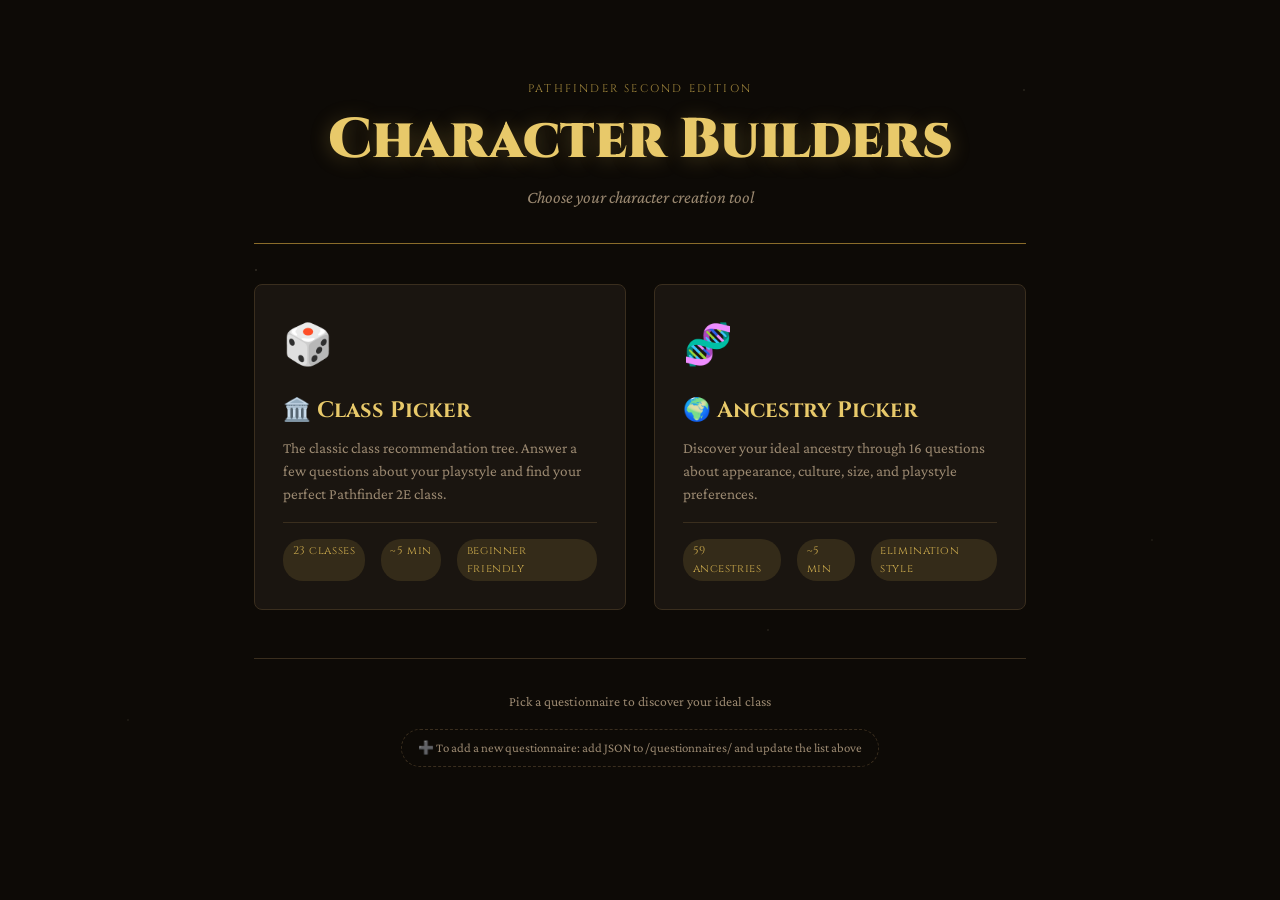
==== commit a2e5d89b: "add race quiz" ====
--- a/index.html
+++ b/index.html
@@ -122,27 +122,35 @@
   // ============================================================
   
   const QUESTIONNAIRES = [
-    {
-      id: "class-picker",
-      title: "🏛️ Class Picker",
-      description: "The classic class recommendation tree. Answer a few questions about your playstyle and find your perfect Pathfinder 2E class.",
-      icon: "🎲",
-      tags: ["23 classes", "~5 min", "beginner friendly"],
-      path: "questionnaires/class-picker.html"
-    }
-    // ============================================================
-    //  TO ADD A NEW QUESTIONNAIRE:
-    //  Uncomment and modify the template below:
-    // ============================================================
-    // {
-    //   id: "your-quiz-id",
-    //   title: "🎯 Your Quiz Title",
-    //   description: "Brief description of what this questionnaire helps with.",
-    //   icon: "✨",
-    //   tags: ["tag1", "tag2", "~X min"],
-    //   path: "questionnaires/your-quiz.html"
-    // }
-  ];
+  {
+    id: "class-picker",
+    title: "🏛️ Class Picker",
+    description: "The classic class recommendation tree. Answer a few questions about your playstyle and find your perfect Pathfinder 2E class.",
+    icon: "🎲",
+    tags: ["23 classes", "~5 min", "beginner friendly"],
+    path: "questionnaires/class-picker.html"
+  },
+  {
+    id: "race-picker",
+    title: "🌍 Ancestry Picker",
+    description: "Discover your ideal ancestry through 16 questions about appearance, culture, size, and playstyle preferences.",
+    icon: "🧬",
+    tags: ["59 ancestries", "~5 min", "elimination style"],
+    path: "questionnaires/race-picker.html"
+  }
+  // ============================================================
+  //  TO ADD A NEW QUESTIONNAIRE:
+  //  Uncomment and modify the template below:
+  // ============================================================
+  // {
+  //   id: "your-quiz-id",
+  //   title: "🎯 Your Quiz Title",
+  //   description: "Brief description of what this questionnaire helps with.",
+  //   icon: "✨",
+  //   tags: ["tag1", "tag2", "~X min"],
+  //   path: "questionnaires/your-quiz.html"
+  // }
+];
 
   function renderQuizList() {
     const container = document.getElementById("quiz-list");
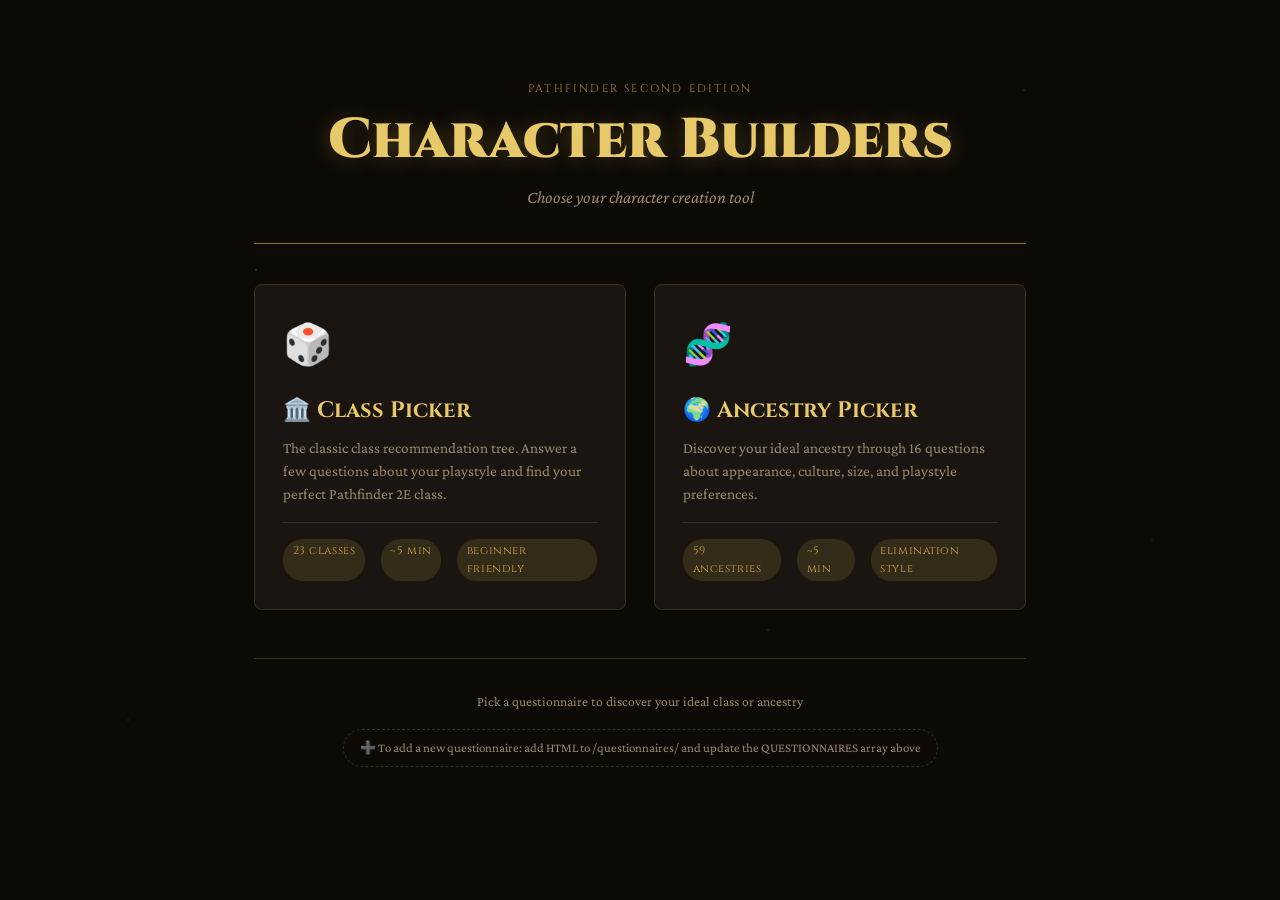
==== commit 4c541170: "fixes" ====
--- a/index.html
+++ b/index.html
@@ -108,10 +108,10 @@
 
   <div id="quiz-list"></div>
 
-  <footer class="home-footer">
-    <p>Pick a questionnaire to discover your ideal class</p>
-    <div class="add-note">➕ To add a new questionnaire: add JSON to /questionnaires/ and update the list above</div>
-  </footer>
+<footer class="home-footer">
+  <p>Pick a questionnaire to discover your ideal class or ancestry</p>
+  <div class="add-note">➕ To add a new questionnaire: add HTML to /questionnaires/ and update the QUESTIONNAIRES array above</div>
+</footer>
 
 </div>
 
